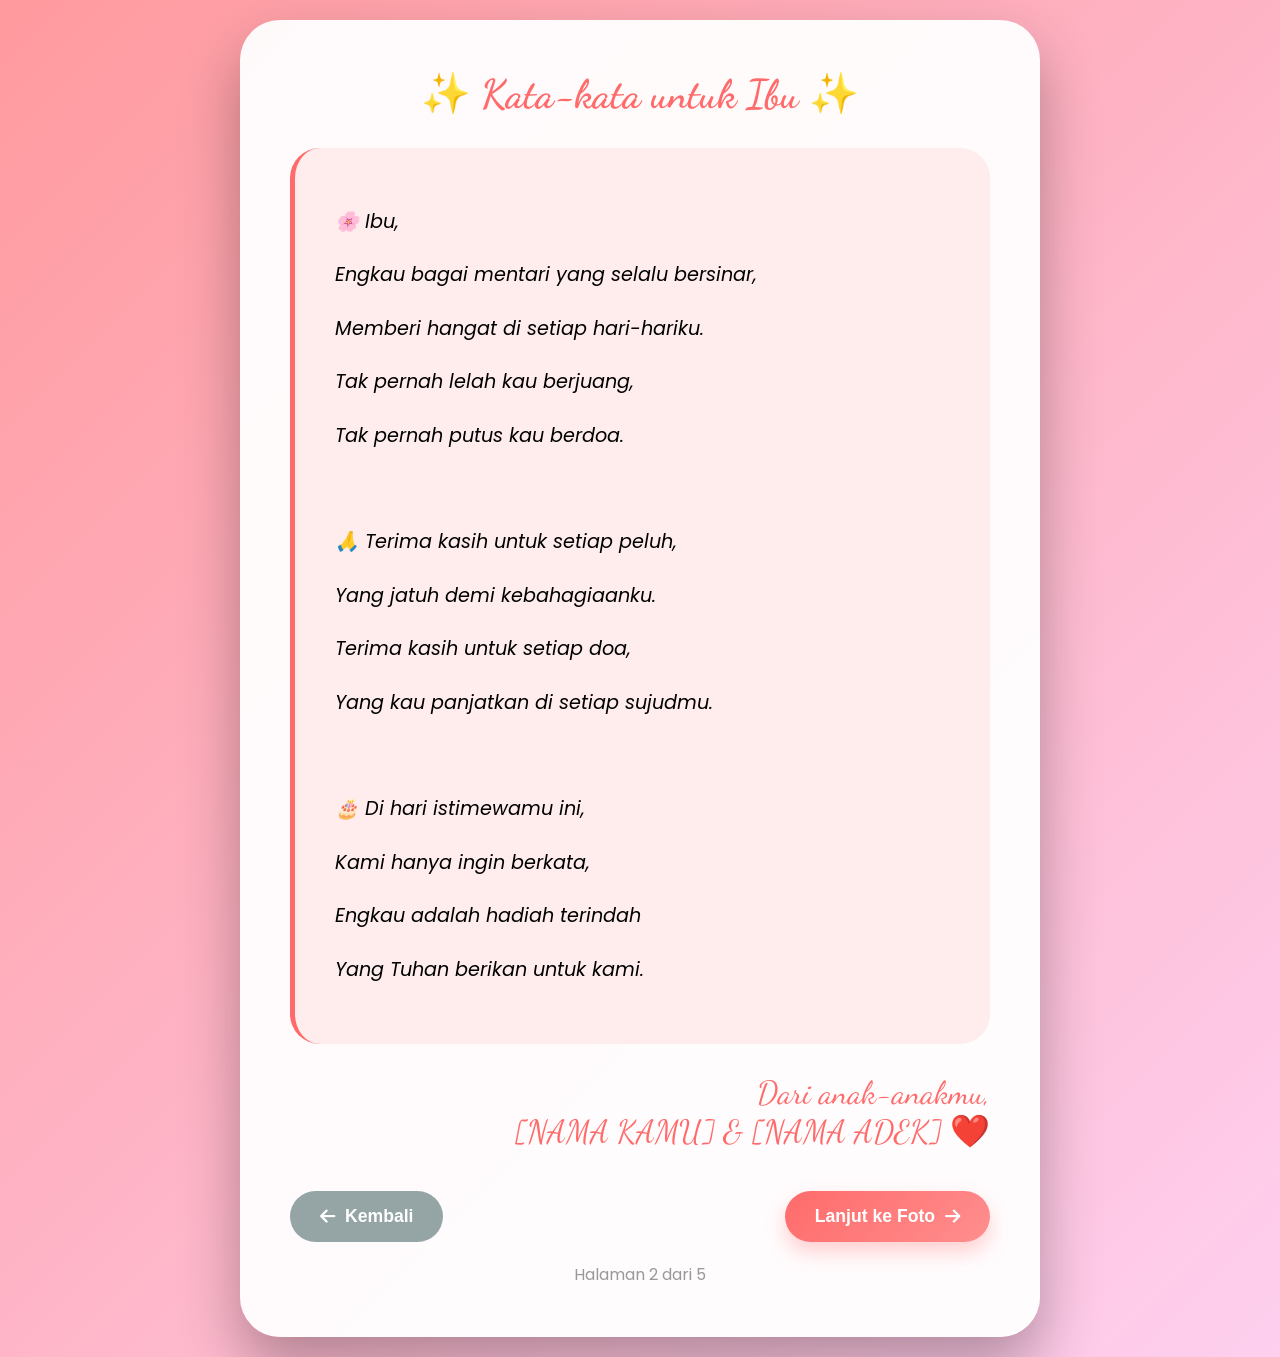
==== halaman2.html @ c19295a9 "Add files via upload" ====
<!DOCTYPE html>
<html lang="id">
<head>
    <meta charset="UTF-8">
    <meta name="viewport" content="width=device-width, initial-scale=1.0">
    <title>🎂 Kata-kata untuk Ibu</title>
    <link href="https://fonts.googleapis.com/css2?family=Poppins:wght@300;400;600;700&family=Dancing+Script:wght@700&display=swap" rel="stylesheet">
    <link rel="stylesheet" href="https://cdnjs.cloudflare.com/ajax/libs/font-awesome/6.0.0/css/all.min.css">
    <style>
        * {
            margin: 0;
            padding: 0;
            box-sizing: border-box;
        }

        body {
            font-family: 'Poppins', sans-serif;
            background: linear-gradient(135deg, #ff9a9e 0%, #fecfef 100%);
            min-height: 100vh;
            display: flex;
            justify-content: center;
            align-items: center;
            padding: 20px;
        }

        .container {
            max-width: 800px;
            width: 100%;
            background: rgba(255, 255, 255, 0.95);
            border-radius: 40px;
            padding: 50px;
            text-align: center;
            box-shadow: 0 30px 60px rgba(0, 0, 0, 0.3);
            animation: fadeIn 0.8s ease;
        }

        @keyframes fadeIn {
            from { opacity: 0; transform: translateY(20px); }
            to { opacity: 1; transform: translateY(0); }
        }

        h2 {
            font-size: 2.5rem;
            color: #ff6b6b;
            margin-bottom: 30px;
            font-family: 'Dancing Script', cursive;
        }

        .poem {
            background: rgba(255, 107, 107, 0.1);
            border-radius: 30px;
            padding: 40px;
            margin: 30px 0;
            text-align: left;
            font-size: 1.2rem;
            line-height: 2;
            border-left: 5px solid #ff6b6b;
        }

        .poem p {
            margin: 15px 0;
            font-style: italic;
        }

        .signature {
            font-family: 'Dancing Script', cursive;
            font-size: 2rem;
            color: #ff6b6b;
            margin-top: 20px;
            text-align: right;
        }

        .btn-container {
            display: flex;
            justify-content: space-between;
            margin-top: 40px;
        }

        .btn {
            padding: 15px 30px;
            border: none;
            border-radius: 50px;
            font-size: 1.1rem;
            font-weight: 600;
            cursor: pointer;
            transition: 0.3s;
            display: flex;
            align-items: center;
            gap: 10px;
        }

        .btn-prev {
            background: #95a5a6;
            color: white;
        }

        .btn-next {
            background: linear-gradient(135deg, #ff6b6b, #ff8e8e);
            color: white;
            box-shadow: 0 10px 20px rgba(255, 107, 107, 0.3);
        }

        .btn:hover {
            transform: translateY(-3px);
            box-shadow: 0 15px 30px rgba(0, 0, 0, 0.2);
        }

        .page-indicator {
            text-align: center;
            margin-top: 20px;
            color: #999;
        }
    </style>
</head>
<body>
    <div class="container">
        <h2>✨ Kata-kata untuk Ibu ✨</h2>

        <!-- 🔴 GANTI PUISI DI SINI SESUAI KEINGINAN -->
        <div class="poem">
            <p>🌸 Ibu,</p>
            <p>Engkau bagai mentari yang selalu bersinar,</p>
            <p>Memberi hangat di setiap hari-hariku.</p>
            <p>Tak pernah lelah kau berjuang,</p>
            <p>Tak pernah putus kau berdoa.</p>
            <br>
            <p>🙏 Terima kasih untuk setiap peluh,</p>
            <p>Yang jatuh demi kebahagiaanku.</p>
            <p>Terima kasih untuk setiap doa,</p>
            <p>Yang kau panjatkan di setiap sujudmu.</p>
            <br>
            <p>🎂 Di hari istimewamu ini,</p>
            <p>Kami hanya ingin berkata,</p>
            <p>Engkau adalah hadiah terindah</p>
            <p>Yang Tuhan berikan untuk kami.</p>
        </div>

        <!-- 🔴 GANTI TANDA TANGAN -->
        <div class="signature">
            Dari anak-anakmu,<br>
            [NAMA KAMU] & [NAMA ADEK] ❤️
        </div>

        <div class="btn-container">
            <button class="btn btn-prev" onclick="location.href='index.html'">
                <i class="fas fa-arrow-left"></i> Kembali
            </button>
            <button class="btn btn-next" onclick="location.href='halaman3.html'">
                Lanjut ke Foto <i class="fas fa-arrow-right"></i>
            </button>
        </div>

        <div class="page-indicator">
            Halaman 2 dari 5
        </div>
    </div>

    <!-- Audio (lagu yang sama) -->
    <audio autoplay loop id="bgMusic">
        <source src="lagu_ultah.mp3" type="audio/mpeg">
    </audio>

    <script>
        const audio = document.getElementById('bgMusic');
        audio.volume = 0.4;
        
        // Fallback auto play
        audio.play().catch(() => {
            document.addEventListener('click', function playOnce() {
                audio.play();
                document.removeEventListener('click', playOnce);
            }, { once: true });
        });
    </script>
</body>
</html>
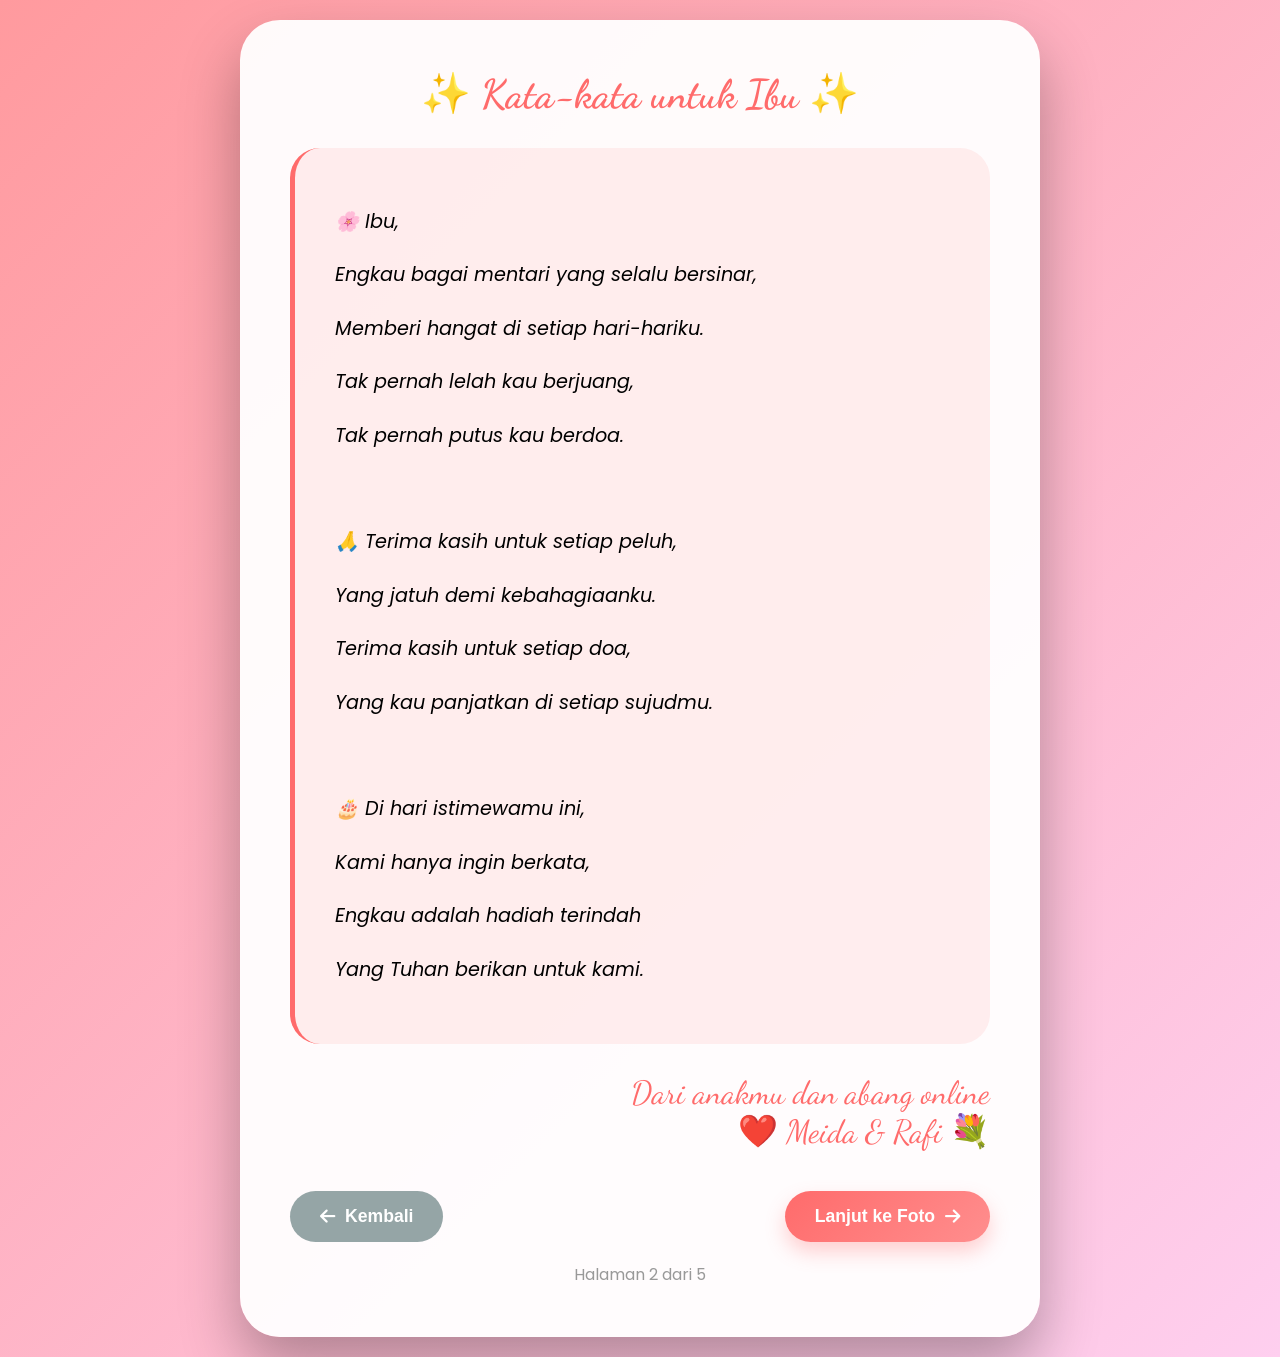
==== commit cf399650: "Update signature in halaman2.html" ====
--- a/halaman2.html
+++ b/halaman2.html
@@ -137,8 +137,8 @@
 
         <!-- 🔴 GANTI TANDA TANGAN -->
         <div class="signature">
-            Dari anak-anakmu,<br>
-            [NAMA KAMU] & [NAMA ADEK] ❤️
+            Dari anakmu dan abang online<br>
+           ❤️ Meida & Rafi 💐
         </div>
 
         <div class="btn-container">
@@ -173,4 +173,4 @@
         });
     </script>
 </body>
-</html>+</html>
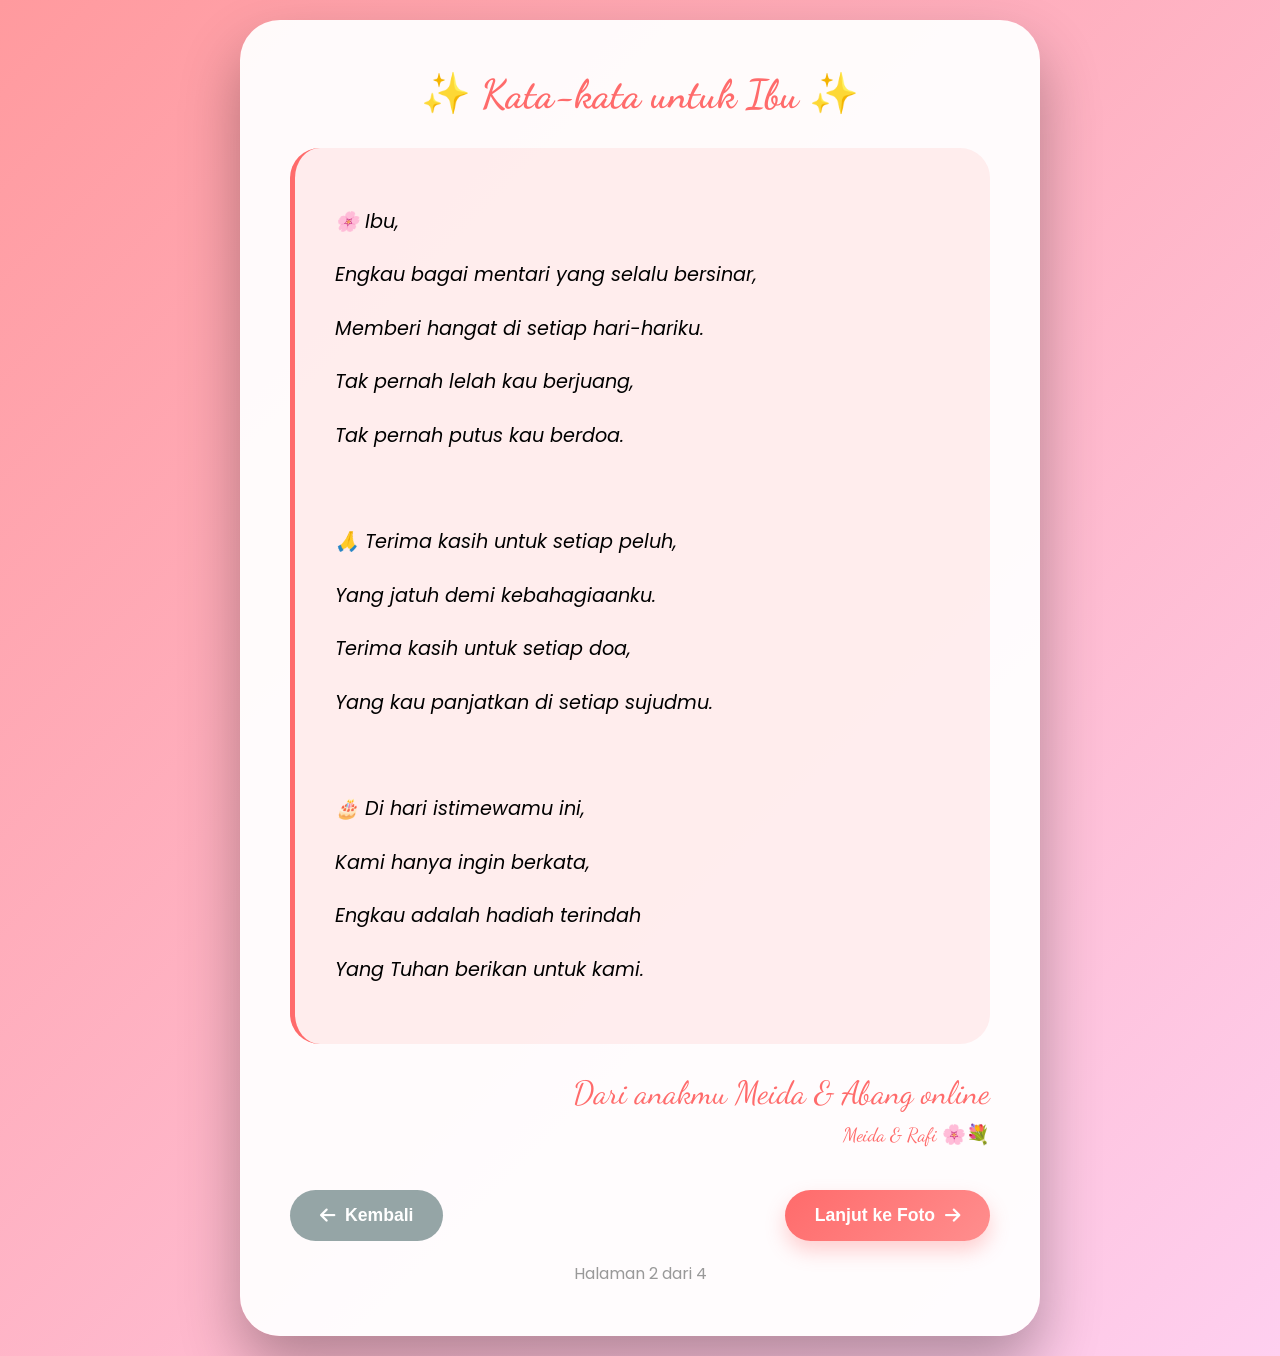
==== commit 36cb51a6: "Update halaman2.html" ====
--- a/halaman2.html
+++ b/halaman2.html
@@ -76,27 +76,32 @@
             margin-top: 40px;
         }
 
-        .btn {
+        .btn-prev {
+            background: #95a5a6;
+            color: white;
             padding: 15px 30px;
             border: none;
             border-radius: 50px;
             font-size: 1.1rem;
             font-weight: 600;
             cursor: pointer;
-            transition: 0.3s;
             display: flex;
             align-items: center;
             gap: 10px;
         }
 
-        .btn-prev {
-            background: #95a5a6;
-            color: white;
-        }
-
         .btn-next {
             background: linear-gradient(135deg, #ff6b6b, #ff8e8e);
             color: white;
+            padding: 15px 30px;
+            border: none;
+            border-radius: 50px;
+            font-size: 1.1rem;
+            font-weight: 600;
+            cursor: pointer;
+            display: flex;
+            align-items: center;
+            gap: 10px;
             box-shadow: 0 10px 20px rgba(255, 107, 107, 0.3);
         }
 
@@ -116,7 +121,6 @@
     <div class="container">
         <h2>✨ Kata-kata untuk Ibu ✨</h2>
 
-        <!-- 🔴 GANTI PUISI DI SINI SESUAI KEINGINAN -->
         <div class="poem">
             <p>🌸 Ibu,</p>
             <p>Engkau bagai mentari yang selalu bersinar,</p>
@@ -135,42 +139,32 @@
             <p>Yang Tuhan berikan untuk kami.</p>
         </div>
 
-        <!-- 🔴 GANTI TANDA TANGAN -->
         <div class="signature">
-            Dari anakmu dan abang online<br>
-           ❤️ Meida & Rafi 💐
+            Dari anakmu Meida & Abang online<br>
+            <span style="font-size: 1.2rem;">Meida & Rafi 🌸💐</span>
         </div>
 
         <div class="btn-container">
-            <button class="btn btn-prev" onclick="location.href='index.html'">
+            <button class="btn-prev" onclick="location.href='index.html'">
                 <i class="fas fa-arrow-left"></i> Kembali
             </button>
-            <button class="btn btn-next" onclick="location.href='halaman3.html'">
+            <button class="btn-next" onclick="location.href='halaman3.html'">
                 Lanjut ke Foto <i class="fas fa-arrow-right"></i>
             </button>
         </div>
 
         <div class="page-indicator">
-            Halaman 2 dari 5
+            Halaman 2 dari 4
         </div>
     </div>
 
-    <!-- Audio (lagu yang sama) -->
-    <audio autoplay loop id="bgMusic">
-        <source src="lagu_ultah.mp3" type="audio/mpeg">
-    </audio>
-
+    <script src="audio-handler.js"></script>
     <script>
-        const audio = document.getElementById('bgMusic');
-        audio.volume = 0.4;
-        
-        // Fallback auto play
-        audio.play().catch(() => {
-            document.addEventListener('click', function playOnce() {
-                audio.play();
-                document.removeEventListener('click', playOnce);
-            }, { once: true });
-        });
+        if (window.audioInstance && window.audioInstance.paused) {
+            window.audioInstance.play().catch(() => {});
+        }
+        history.pushState(null, null, location.href);
+        window.onpopstate = () => history.go(1);
     </script>
 </body>
 </html>
